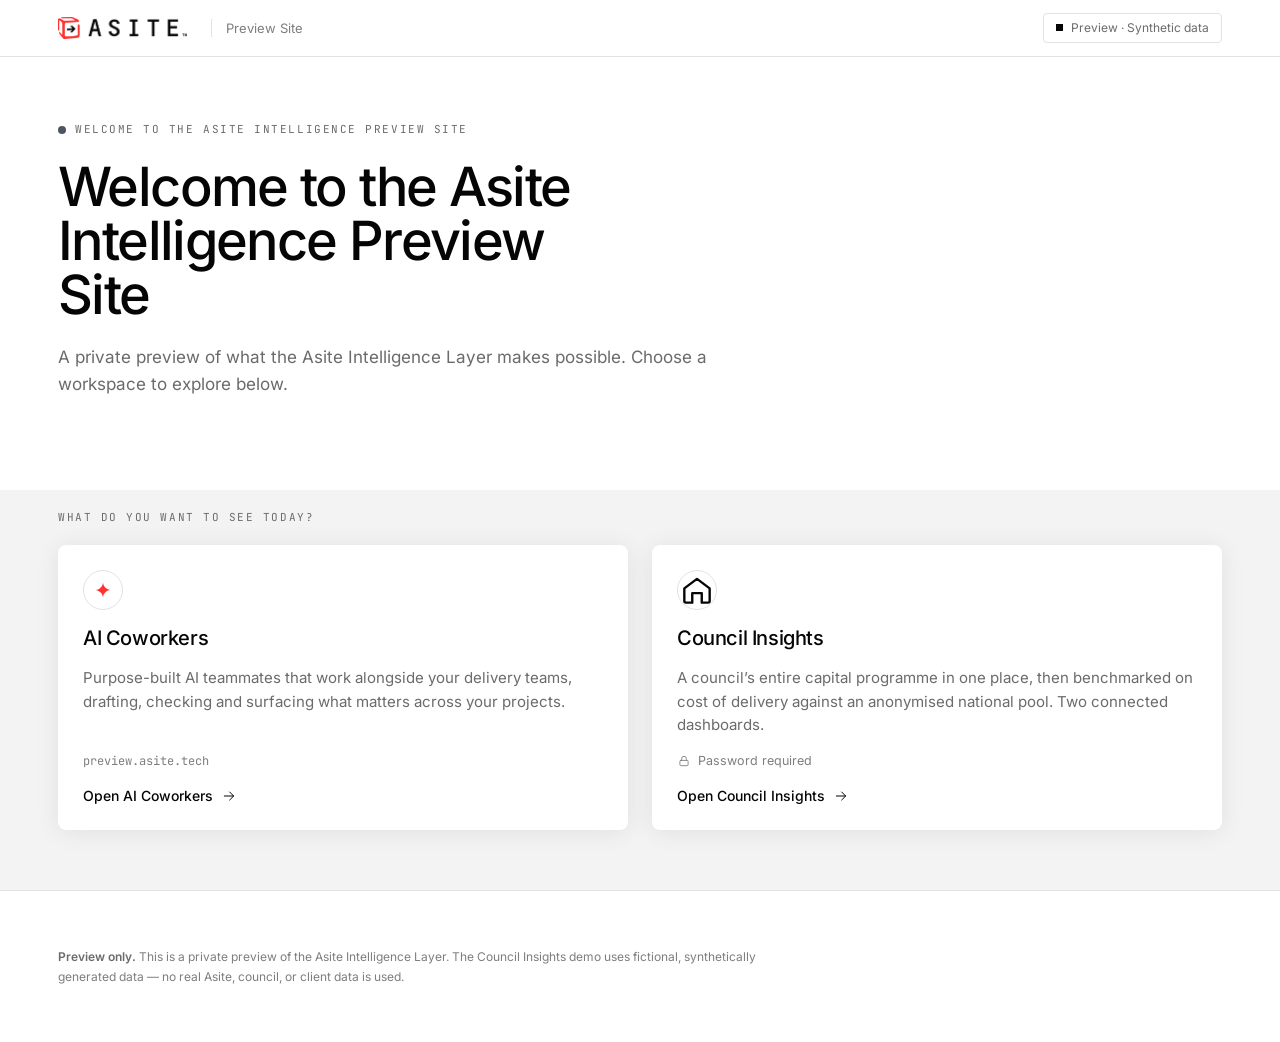
==== index.html @ bb7d08a1 "asite-tech in roma" ====
<!DOCTYPE html>
<html lang="en"><head>
<meta charset="utf-8"><meta name="viewport" content="width=device-width, initial-scale=1">
<title>Asite Intelligence · Preview Site</title>
<link rel="icon" href="favicon.ico" sizes="any">
<link rel="icon" type="image/png" sizes="32x32" href="assets/favicons/favicon-32x32.png">
<link rel="icon" type="image/png" sizes="16x16" href="assets/favicons/favicon-16x16.png">
<link rel="apple-touch-icon" href="assets/favicons/apple-touch-icon.png">
<link rel="manifest" href="assets/favicons/site.webmanifest">
<meta name="theme-color" content="#050505">
<link rel="stylesheet" href="assets/roma.css">
<link rel="stylesheet" href="assets/app.css">
</head><body>
<nav class="roma-nav"><div class="roma-nav__in">
  <div class="brandmark"><img src="assets/logos/asite-logo-primary.png" alt="Asite"><span class="nav-cap">Preview Site</span></div>
  <span class="romachip"><i></i>Preview · Synthetic data</span>
</div></nav>
<div class="band band--tight"><div class="roma-wrap">
  <span class="hero-eye"><span class="dot"></span><span class="eyebrow">Welcome to the Asite Intelligence preview site</span></span>
  <h1 class="display" style="max-width:16ch">Welcome to the Asite Intelligence Preview Site</h1>
  <p class="sec-sub" style="margin-top:22px;font-size:17px">A private preview of what the Asite Intelligence Layer makes possible. Choose a workspace to explore below.</p>
</div></div>
<div class="band band--tint band--tight" style="padding-top:20px"><div class="roma-wrap">
  <p class="eyebrow" style="margin-bottom:20px">What do you want to see today?</p>
  <div class="entrygrid">
    <article class="card entry">
      <div class="ai-orb"><svg class="aispark" viewBox="0 0 24 24" fill="currentColor"><path d="M12 2c.5 5.2 4.3 9 9.5 10-5.2.9-9 4.3-9.5 10-.5-5.2-4.3-9-9.5-10 5.2-.9 9-4.3 9.5-10Z"/></svg></div>
      <h2 class="subheading">AI Coworkers</h2>
      <p class="entry__body">Purpose-built AI teammates that work alongside your delivery teams, drafting, checking and surfacing what matters across your projects.</p>
      <span class="entry__url">preview.asite.tech</span>
      <a class="entry__cta" href="gate.html">Open AI Coworkers <svg viewBox="0 0 24 24" fill="none" stroke="currentColor" stroke-width="1.5" stroke-linecap="round" stroke-linejoin="round"><path d="M5 12h14M13 6l6 6-6 6"/></svg></a>
    </article>
    <article class="card entry">
      <div class="orb"><svg viewBox="0 0 24 24" fill="none" stroke="currentColor" stroke-width="1.5" stroke-linecap="round" stroke-linejoin="round"><path d="M4 11l8-6 8 6v8a1 1 0 0 1-1 1h-4v-6h-6v6H5a1 1 0 0 1-1-1z"/></svg></div>
      <h2 class="subheading">Council Insights</h2>
      <p class="entry__body">A council’s entire capital programme in one place, then benchmarked on cost of delivery against an anonymised national pool. Two connected dashboards.</p>
      <span class="lockrow"><svg viewBox="0 0 24 24" fill="none" stroke="currentColor" stroke-width="1.5" stroke-linecap="round" stroke-linejoin="round"><rect x="5" y="11" width="14" height="9" rx="1.5"/><path d="M8 11V8a4 4 0 0 1 8 0v3"/></svg>Password required</span>
      <a class="entry__cta" href="#" onclick="return false;">Open Council Insights <svg viewBox="0 0 24 24" fill="none" stroke="currentColor" stroke-width="1.5" stroke-linecap="round" stroke-linejoin="round"><path d="M5 12h14M13 6l6 6-6 6"/></svg></a>
    </article>
  </div>
</div></div>
<footer class="roma-foot"><div class="roma-wrap"><p class="footfine"><b>Preview only.</b> This is a private preview of the Asite Intelligence Layer. The Council Insights demo uses fictional, synthetically generated data — no real Asite, council, or client data is used.</p></div></footer>
</body></html>
---- assets/roma.css ----
/* ============================================================
   ASITE — ROMA · roma.css
   Standalone component stylesheet. Bundles tokens + fonts +
   component recipes so a team can drop this one file (plus the
   .woff2 fonts beside it) and build on-brand Roma surfaces.
   ------------------------------------------------------------
   Rules that never bend:
   · FULLY ACHROMATIC. There is no chromatic accent anywhere in
     the interface. Red survives in exactly two places: the Asite
     logo artwork, and error/alert communication (--error).
   · Depth from 1px hairlines + ONE shadow — never fills.
   · NO EDGE BARS (COMPULSORY). Never put a thick or coloured
     border on the edge of a card, panel, banner, row or callout.
     All structural borders are the 1px neutral --hairline; accent
     is carried by a mark/dot/tint, never a rail.
   · Hierarchy by VALUE (ink → ink-2 → ink-3) and weight (400→500).
   · Editorial corners: 4px interactive, 8px cards. No pills.
   · Secondary CTAs carry a FULL border — never a bottom stroke.
   · Inter for everything; JetBrains Mono for data/figures.
   ============================================================ */

@font-face { font-family:'Inter'; src:url('fonts/Inter-400.woff2') format('woff2'); font-weight:400; font-display:swap; }
@font-face { font-family:'Inter'; src:url('fonts/Inter-500.woff2') format('woff2'); font-weight:500; font-display:swap; }
@font-face { font-family:'Inter'; src:url('fonts/Inter-600.woff2') format('woff2'); font-weight:600; font-display:swap; }
@font-face { font-family:'JetBrains Mono'; src:url('fonts/JetBrainsMono-400.woff2') format('woff2'); font-weight:400; font-display:swap; }
@font-face { font-family:'JetBrains Mono'; src:url('fonts/JetBrainsMono-500.woff2') format('woff2'); font-weight:500; font-display:swap; }

:root{
  --ink:#050505; --ink-black:#000; --ink-nav:#151515; --ink-fine:#292929;
  --ink-2:#6b6b6b; --ink-3:#7e7e7e; --ink-mute:#929292; --ink-faint:#b3b3b3;
  --canvas:#fff; --tint:#f3f3f3; --hairline:#e2e2e2; --hairline-strong:#d4d4d4;
  /* fully achromatic — retired accent repointed to ink / neutral */
  --focus-ring:rgba(5,5,5,.16); --select-wash:rgba(5,5,5,.05);
  --signal:var(--ink); --signal-deep:#000; --signal-wash:var(--select-wash); --signal-line:var(--focus-ring);
  /* brand red lives only in the logo artwork */
  --brand-red:#FF3131;
  /* error — the only red allowed in the interface */
  --error:#E5241B; --error-wash:rgba(229,36,27,.10); --error-line:rgba(229,36,27,.32);
  --ok:#4B5563; --warn:#6b6b6b; --stop:#E5241B; --info:#6b6b6b; --idle:#b3b3b3;
  --font-sans:'Inter',ui-sans-serif,system-ui,-apple-system,'Helvetica Neue',Arial,sans-serif;
  --font-mono:'JetBrains Mono',ui-monospace,'SF Mono',Menlo,Consolas,monospace;
  --r-sharp:4px; --r-card:8px;
  --shadow-card:rgba(5,5,5,.08) 0 2px 24px 0;
  --page-max:1212px; --ease:cubic-bezier(.41,.66,.36,.86);
}

/* ---- reset ------------------------------------------------ */
*{box-sizing:border-box;margin:0;padding:0}
html{-webkit-font-smoothing:antialiased;text-rendering:optimizeLegibility}
body{background:var(--canvas);color:var(--ink);font-family:var(--font-sans);
  font-size:16px;line-height:1.4;font-weight:400}
a{color:inherit;text-decoration:none}
img,svg{display:block;max-width:100%}
::selection{background:#050505;color:#fff}

/* ---- type helpers ---------------------------------------- */
.display   {font-size:clamp(38px,5.4vw,54px);line-height:1;letter-spacing:-1.62px;font-weight:500}
.heading   {font-size:48px;line-height:1.05;letter-spacing:-1.44px;font-weight:500}
.heading-sm{font-size:32px;line-height:1.1;letter-spacing:-.74px;font-weight:500}
.subheading{font-size:20px;line-height:1.2;letter-spacing:-.4px;font-weight:500}
.body      {font-size:16px;line-height:1.4;font-weight:400}
.body-sm   {font-size:14px;line-height:1.4;font-weight:400}
.caption   {font-size:12px;line-height:1.4;color:var(--ink-3)}
.mono      {font-family:var(--font-mono);font-size:12.5px;line-height:1.5;letter-spacing:0}
.muted     {color:var(--ink-2)}
.eyebrow   {font-family:var(--font-mono);font-size:11px;letter-spacing:.14em;text-transform:uppercase;color:var(--ink-2)}

/* ---- layout ---------------------------------------------- */
.roma-wrap{max-width:var(--page-max);margin:0 auto;padding:0 24px}
.band{background:var(--canvas);padding:96px 0}
.band--tint{background:var(--tint)}
.band--tight{padding:60px 0}
.rule{height:1px;background:var(--hairline);border:0}

/* ---- navigation ------------------------------------------ */
.roma-nav{position:sticky;top:0;z-index:50;background:rgba(255,255,255,.86);
  backdrop-filter:saturate(1.4) blur(10px);border-bottom:1px solid var(--hairline)}
.roma-nav__in{max-width:var(--page-max);margin:0 auto;height:56px;padding:0 24px;
  display:flex;align-items:center;justify-content:space-between}
.roma-logo{display:flex;align-items:center;gap:9px;color:var(--ink)}
.roma-logo svg{height:20px;width:auto}
.roma-logo__word{font-weight:600;font-size:15px;letter-spacing:.16em}
.roma-nav__links{display:flex;gap:22px}
.roma-nav__links a{font-size:14px;color:var(--ink-nav);transition:color .2s var(--ease)}
.roma-nav__links a:hover{color:var(--ink)}
.roma-nav__act{display:flex;align-items:center;gap:14px}

/* ---- buttons --------------------------------------------- */
.btn{display:inline-flex;align-items:center;gap:8px;background:var(--ink-black);
  color:#fff;font-size:14px;font-weight:500;padding:10px 20px;border:0;
  border-radius:var(--r-sharp);cursor:pointer;transition:background .2s var(--ease),transform .2s var(--ease)}
.btn:hover{background:#1a1a1a}
.btn--lg{padding:13px 26px;font-size:16px}
/* secondary CTA — FULL border, never a bottom stroke */
.btn-ghost{display:inline-flex;align-items:center;gap:8px;background:none;
  color:var(--ink);font-size:14px;font-weight:500;padding:9px 18px;
  border:1px solid var(--hairline-strong);border-radius:var(--r-sharp);
  cursor:pointer;transition:border-color .2s var(--ease),background .2s var(--ease)}
.btn-ghost:hover{border-color:var(--ink)}
/* plain text link (for tertiary nav actions that shouldn't be a button) */
.btn-link{background:none;border:0;color:var(--ink-2);font-size:14px;padding:9px 0;cursor:pointer;transition:color .2s var(--ease)}
.btn-link:hover{color:var(--ink)}
.btn-outline{display:inline-flex;align-items:center;gap:8px;background:none;
  border:1px solid var(--hairline-strong);color:var(--ink);font-size:14px;font-weight:500;
  padding:9px 18px;border-radius:var(--r-sharp);cursor:pointer;transition:border-color .2s var(--ease)}
.btn-outline:hover{border-color:var(--ink)}
.btn-muted{background:none;border:1px solid rgba(0,0,0,.28);color:rgba(0,0,0,.4);
  font-size:14px;padding:9px 18px;border-radius:var(--r-sharp);cursor:not-allowed}

/* ---- tab row --------------------------------------------- */
.tabrow{display:flex;gap:8px;overflow-x:auto;border-bottom:1px solid var(--hairline)}
.tab{font-size:14px;font-weight:400;color:rgba(0,0,0,.4);padding:10px 2px;
  border:0;background:none;border-bottom:1px solid transparent;margin-bottom:-1px;
  cursor:pointer;white-space:nowrap;transition:color .2s var(--ease),border-color .2s var(--ease)}
.tab:hover{color:var(--ink-2)}
.tab[aria-selected="true"],.tab.is-active{color:var(--ink);border-bottom-color:var(--ink)}

/* ---- cards ----------------------------------------------- */
.card{background:var(--canvas);border-radius:var(--r-card);border:1px solid var(--hairline);padding:24px}
.band--tint .card{border-color:transparent;box-shadow:var(--shadow-card)}
.card__title{font-size:16px;font-weight:500;letter-spacing:-.2px}
.card__meta{font-size:12px;color:var(--ink-3);margin-top:2px}

/* ---- frames (images / previews) -------------------------- */
.frame{border:1px solid var(--hairline);border-radius:var(--r-card);padding:3px;background:var(--canvas)}
.frame img{border-radius:6px}

/* ---- inputs ---------------------------------------------- */
.input{width:100%;font-family:var(--font-sans);font-size:14px;color:var(--ink);
  background:var(--canvas);border:1px solid var(--hairline);border-radius:var(--r-sharp);
  padding:10px 12px;transition:border-color .2s var(--ease)}
.input::placeholder{color:var(--ink-mute)}
.input:focus{outline:0;border-color:var(--ink)}

/* ---- tags / chips ---------------------------------------- */
.tag{display:inline-flex;align-items:center;gap:6px;font-size:12px;color:var(--ink-2);
  border:1px solid var(--hairline);border-radius:var(--r-sharp);padding:3px 8px}
.chip{display:inline-flex;align-items:center;gap:6px;font-family:var(--font-mono);
  font-size:11.5px;color:var(--ink-2);border:1px solid var(--hairline);
  border-radius:var(--r-sharp);padding:4px 8px;background:var(--canvas)}

/* ---- status (dot + text, never a filled pill) ------------ */
.status{display:inline-flex;align-items:center;gap:8px;font-size:13px;color:var(--ink)}
.status::before{content:"";width:8px;height:8px;border-radius:50%;background:var(--idle);flex:0 0 auto}
.status--ok::before{background:var(--ok)} .status--warn::before{background:var(--warn)}
.status--stop::before{background:var(--stop)} .status--info::before{background:var(--info)}

/* ---- trust logo bar -------------------------------------- */
.logobar{display:flex;flex-wrap:wrap;align-items:center;gap:40px;justify-content:center}
.logobar img,.logobar span{height:20px;opacity:.7;filter:grayscale(1)}
.logobar span{font-size:14px;color:var(--ink-2);display:inline-flex;align-items:center}

/* ---- testimonial ----------------------------------------- */
.testimonial{background:var(--canvas);border-radius:var(--r-card);box-shadow:var(--shadow-card);padding:26px}
.testimonial p{font-size:16px;line-height:1.5;color:var(--ink)}
.testimonial figcaption{display:flex;align-items:center;gap:10px;margin-top:18px}
.testimonial img{width:32px;height:32px;border-radius:50%}
.testimonial .name{font-size:14px;font-weight:500}
.testimonial .role{font-size:12px;color:var(--ink-3)}

/* ---- stat ------------------------------------------------ */
.stat{display:flex;flex-direction:column;gap:4px}
.stat__n{font-size:48px;line-height:1;letter-spacing:-1.4px;font-weight:500}
.stat__l{font-size:13px;color:var(--ink-2)}

/* ---- footer ---------------------------------------------- */
.roma-foot{background:var(--canvas);border-top:1px solid var(--hairline);padding:56px 0}
.roma-foot a{color:var(--ink-2);font-size:14px}
.roma-foot a:hover{color:var(--ink)}
.roma-foot .fine{color:var(--ink-fine);font-size:12px}

/* ============================================================
   PRODUCT FRAME — .roma-product
   Achromatic like everything else. A browser-chrome top bar
   frames the surface as content. The primary product action is
   filled ink; the live element is an INK dot that pulses.
   ============================================================ */
.roma-product{border:1px solid var(--hairline);border-radius:var(--r-card);
  overflow:hidden;background:var(--canvas);box-shadow:var(--shadow-card)}
.roma-product__bar{display:flex;align-items:center;gap:8px;height:36px;padding:0 12px;
  background:var(--tint);border-bottom:1px solid var(--hairline)}
.roma-product__bar i{width:9px;height:9px;border-radius:50%;background:var(--hairline-strong);display:block}
.roma-product__bar .u{margin-left:8px;font-family:var(--font-mono);font-size:11px;color:var(--ink-3)}
.roma-product__body{padding:20px}
.roma-product .accent{color:var(--ink)}
.roma-product .accent-bg{background:var(--ink);color:#fff}
.roma-product .accent-line{border-color:var(--hairline-strong)}
.roma-product .accent-wash{background:var(--select-wash)}
.roma-product .p-focus{outline:0;box-shadow:0 0 0 3px var(--focus-ring);border-color:var(--ink)}
.roma-product .p-btn{background:var(--ink-black);color:#fff;font-size:13px;font-weight:500;
  border:0;border-radius:6px;padding:8px 14px;cursor:pointer;transition:background .2s var(--ease)}
.roma-product .p-btn:hover{background:#1a1a1a}
.roma-product .p-status{display:inline-flex;align-items:center;gap:7px;font-size:12.5px;color:var(--ink)}
.roma-product .p-status::before{content:"";width:8px;height:8px;border-radius:50%;background:var(--idle)}
.roma-product .p-live::before{background:var(--ink);animation:roma-pulse 1.4s var(--ease) infinite}

/* ============================================================
   ASITE INTELLIGENCE — achromatic register
   No AI purple, no robots, no gradients. Intelligence is a
   4-point spark (setting-out cross → star), rendered in INK.
   The live agent is a filled-ink spark that pulses; errors use
   --error. Nothing here is coloured.
   ============================================================ */
.spark{width:16px;height:16px;color:var(--ink);flex:0 0 auto}
.spark--live{color:var(--ink)}
.spark--live-pulse{color:var(--ink);animation:roma-pulse 1.4s var(--ease) infinite}
.orb{width:40px;height:40px;border-radius:50%;border:1px solid var(--hairline);
  display:grid;place-items:center;background:var(--canvas)}
.orb .spark{width:18px;height:18px}
.runcard{border:1px solid var(--hairline);border-radius:var(--r-card);background:var(--canvas);padding:16px}
.runcard__tele{font-family:var(--font-mono);font-size:11.5px;color:var(--ink-3);
  display:flex;gap:14px;flex-wrap:wrap}
.reasoning{font-size:13px;color:var(--ink-3);line-height:1.5}
.toolcall{font-family:var(--font-mono);font-size:11.5px;color:var(--ink-2);
  background:var(--tint);border-radius:var(--r-sharp);padding:8px 10px}
.cite{font-family:var(--font-mono);font-size:11px;color:var(--ink-2);
  border-bottom:1px dotted var(--ink-mute);cursor:pointer}
.skeleton{background:linear-gradient(90deg,var(--tint) 25%,#ececec 37%,var(--tint) 63%);
  background-size:400% 100%;animation:roma-shimmer 1.4s ease infinite;border-radius:var(--r-sharp);height:12px}

@keyframes roma-pulse{0%,100%{opacity:1}50%{opacity:.35}}
@keyframes roma-shimmer{0%{background-position:100% 0}100%{background-position:0 0}}
@media (prefers-reduced-motion:reduce){*{animation:none!important;transition:none!important}}

/* ============================================================
   SPEC-PAGE PATTERNS — shared by the Visual Language / Product /
   Intelligence reference pages. Editorial, achromatic.
   ============================================================ */
/* floating on-page section nav */
.fnav{position:fixed;top:50%;right:18px;transform:translateY(-50%);z-index:60;
  display:flex;flex-direction:column;gap:1px;padding:10px 8px;max-height:82vh;overflow:auto;
  background:rgba(255,255,255,.9);backdrop-filter:blur(14px);
  border:1px solid var(--hairline);border-radius:var(--r-card);box-shadow:var(--shadow-card)}
.fnav .fcap{font-family:var(--font-mono);font-size:10px;letter-spacing:.14em;text-transform:uppercase;color:var(--ink-3);padding:2px 9px 8px}
.fnav a{display:flex;align-items:center;gap:8px;font-size:11.5px;color:var(--ink-2);
  padding:5px 9px;border-radius:var(--r-sharp);white-space:nowrap;transition:color .2s var(--ease),background .2s var(--ease)}
.fnav a::before{content:"";width:3px;height:3px;border-radius:50%;background:var(--ink-faint);flex:none}
.fnav a:hover{color:var(--ink);background:var(--tint)}
.fnav a.on{color:var(--ink);background:var(--tint)}
.fnav a.on::before{background:var(--ink)}
@media(max-width:1320px){.fnav{display:none}}

/* section index number (mono) */
.idx{font-family:var(--font-mono);font-size:12px;letter-spacing:.04em;color:var(--ink-2);margin-bottom:10px}
.sec-sub{max-width:62ch;color:var(--ink-2);line-height:1.6;margin-bottom:32px}

/* hero meta row */
.hero-meta{margin-top:44px;display:flex;gap:44px;flex-wrap:wrap}
.hero-meta div{font-size:13px;color:var(--ink-2)}
.hero-meta b{display:block;font-size:11px;font-family:var(--font-mono);letter-spacing:.1em;text-transform:uppercase;color:var(--ink-3);margin-bottom:6px;font-weight:400}

/* sharp chip (Roma never uses pills) */
.romachip{display:inline-flex;align-items:center;gap:8px;font-size:12px;color:var(--ink-2);
  background:var(--canvas);border:1px solid var(--hairline);border-radius:var(--r-sharp);padding:6px 12px}
.romachip i{width:7px;height:7px;background:var(--ink);display:block}

/* type specimen rows */
.trow{display:grid;grid-template-columns:220px 1fr;gap:24px;padding:20px 0;border-top:1px solid var(--hairline);align-items:baseline}
.trow .meta{font-family:var(--font-mono);font-size:11px;color:var(--ink-3);text-transform:uppercase;letter-spacing:.06em}
.trow .sample{color:var(--ink)}

/* icon grid */
.icongrid{display:grid;grid-template-columns:repeat(6,1fr);gap:12px}
.icell{border:1px solid var(--hairline);border-radius:var(--r-sharp);padding:16px;display:flex;flex-direction:column;align-items:center;gap:12px}
.icell svg{width:22px;height:22px;stroke:var(--ink-2);fill:none;stroke-width:1.5;stroke-linecap:round;stroke-linejoin:round}
.icell:hover svg{stroke:var(--ink)}
.icell span{font-size:11px;color:var(--ink-3)}
@media(max-width:760px){.icongrid{grid-template-columns:repeat(3,1fr)}}

/* motif / mode cards */
.mgrid{display:grid;grid-template-columns:repeat(4,1fr);gap:16px}
.mcard{border:1px solid var(--hairline);border-radius:var(--r-card);overflow:hidden}
.mstage{height:132px;background:var(--tint);display:grid;place-items:center;border-bottom:1px solid var(--hairline)}
.mcard .mt{padding:16px}
.mcard .mt b{font-size:13px;font-weight:500;display:block}
.mcard .mt p{font-size:12px;color:var(--ink-3);margin-top:5px;line-height:1.55}
@media(max-width:900px){.mgrid{grid-template-columns:1fr 1fr}}

/* colour ramp */
.ramp{display:grid;grid-template-columns:repeat(4,1fr);gap:12px}
.ramp .cell{border:1px solid var(--hairline);border-radius:var(--r-card);height:120px;padding:14px;display:flex;flex-direction:column;justify-content:flex-end}
.ramp .nm{font-size:13px;font-weight:500}
.ramp .hx{font-family:var(--font-mono);font-size:11px;color:var(--ink-3)}

/* spec section on the language page */
.spec{padding:80px 0;border-top:1px solid var(--hairline);scroll-margin-top:76px}
.spec h2{font-size:32px;line-height:1.1;letter-spacing:-.74px;font-weight:500;margin-bottom:6px}

/* ============================================================
   ASITE INTELLIGENCE — THE ACCENT LAYER (Neo Red)
   The interface is achromatic; the Intelligence layer is the ONE
   sanctioned exception that carries Neo Red (--ai). The mark is
   Roma's curved four-point SPARK — the setting-out cross softened
   to a star (path: the .aispark below). Scope --ai to .ai-* only.

   ‼ NO EDGE BARS (COMPULSORY). Never put a thick or coloured
   border on the edge of a card, panel, banner, row or callout.
   Presence is carried by the SPARK, a dot, a tinted header or a
   small chip — never a 2px rail. All structural borders are the
   1px neutral --hairline.
   ============================================================ */
:root{
  --ai:#FF3131;            /* Neo Red — the Intelligence accent */
  --ai-press:#E11D1D;
  --ai-wash:rgba(255,49,49,.08);
  --ai-line:rgba(255,49,49,.34);
}
/* the mark — Roma's curved spark, coloured Neo Red.
   Use inline: <svg class="aispark" viewBox="0 0 24 24" fill="currentColor"><path d="M12 2c.5 5.2 4.3 9 9.5 10-5.2.9-9 4.3-9.5 10-.5-5.2-4.3-9-9.5-10 5.2-.9 9-4.3 9.5-10Z"/></svg>
   Outline (quiet label): add fill="none" stroke="currentColor" stroke-width="1.4". */
.aispark{color:var(--ai);width:16px;height:16px;flex:none}
.ai-orb{width:40px;height:40px;border-radius:50%;border:1px solid var(--hairline);display:grid;place-items:center;background:var(--canvas)}
.ai-orb .aispark{width:18px;height:18px}

/* the Intelligence blob — trigger pill + open panel (no edge bar) */
.blob-pill{display:inline-flex;align-items:center;gap:9px;font:500 12.5px/1 var(--font-sans);color:var(--ink);
  background:var(--canvas);box-shadow:var(--shadow-card);border-radius:999px;padding:10px 15px;white-space:nowrap;cursor:pointer}
.blob-pill .kbd{font-family:var(--font-mono);font-size:11px;color:var(--ink-3);border:1px solid var(--hairline);border-radius:4px;padding:1px 5px}
.ipanel{width:340px;max-width:100%;background:var(--canvas);box-shadow:var(--shadow-card);border:1px solid var(--hairline);border-radius:var(--r-card);overflow:hidden;text-align:left}
.ipanel .ihd{display:flex;align-items:center;gap:9px;padding:12px 15px;border-bottom:1px solid var(--hairline);background:var(--ai-wash)}
.ipanel .ihd .l{font-family:var(--font-mono);font-size:10px;letter-spacing:.1em;text-transform:uppercase;color:var(--ai)}
.ipanel .ihd .reg{margin-left:auto;font-family:var(--font-mono);font-size:9px;letter-spacing:.08em;color:var(--ink-3)}
.ipanel .ibd{padding:15px;display:flex;flex-direction:column;gap:12px}
.ipanel .iq{align-self:flex-end;max-width:84%;background:var(--tint);border-radius:var(--r-sharp);padding:8px 12px;font-size:12.5px;line-height:1.5}
.ipanel .ia{font-size:13px;line-height:1.55;color:var(--ink)}
.ipanel .ia b{font-weight:600}.ipanel .ia .m{font-family:var(--font-mono);font-size:11.5px;color:var(--ai)}
.ipanel .icta{background:var(--ai);color:#fff;font:500 11px/1 var(--font-mono);letter-spacing:.04em;border:0;border-radius:var(--r-sharp);padding:9px 13px;align-self:flex-start;cursor:pointer}
.ipanel .icta:hover{background:var(--ai-press)}
.ipanel .iin{display:flex;align-items:center;gap:8px;padding:11px 15px;border-top:1px solid var(--hairline);font-size:12px;color:var(--ink-3)}
.ipanel .iin .kbd{margin-left:auto;font-family:var(--font-mono);font-size:11px;border:1px solid var(--hairline);border-radius:4px;padding:1px 5px}

/* the insight line — NO background, NO left bar. Just spark + text. */
.insight{display:flex;align-items:flex-start;gap:9px;background:none}
.insight .itxt{font-size:12.5px;line-height:1.55;color:var(--ink)}
.insight .itxt .m{font-family:var(--font-mono);font-size:11px;color:var(--ai)}
.insight .ilink{font:500 11px/1 var(--font-mono);letter-spacing:.04em;color:var(--ai);white-space:nowrap}

/* the Coworker CTA (accent button with the spark) + inline trigger */
.agent-cta{display:inline-flex;align-items:center;gap:8px;font:500 12px/1 var(--font-sans);color:#fff;background:var(--ai);
  border:0;border-radius:var(--r-sharp);padding:10px 14px;cursor:pointer}
.agent-cta:hover{background:var(--ai-press)}
.agent-ib{display:inline-flex;align-items:center;justify-content:center;width:28px;height:28px;flex:none;background:var(--ai);border-radius:var(--r-sharp);cursor:pointer}
.agent-ib:hover{background:var(--ai-press)}
.ai-chat{width:340px;max-width:100%;background:var(--canvas);box-shadow:var(--shadow-card);border:1px solid var(--hairline);border-radius:var(--r-card);overflow:hidden}
.ai-chat .ahd{display:flex;align-items:center;gap:9px;padding:12px 15px;border-bottom:1px solid var(--hairline)}
.ai-chat .ahd b{font-size:13px;font-weight:600}
.ai-chat .abd{padding:15px;display:flex;flex-direction:column;gap:10px}
.ai-chat .ainstr{align-self:flex-end;max-width:84%;background:var(--tint);border-radius:var(--r-sharp);padding:8px 12px;font-size:12.5px;line-height:1.5}
.ai-chat .aft{padding:12px 15px;border-top:1px solid var(--hairline);display:flex;gap:8px;background:var(--tint)}
.ai-step{display:flex;align-items:center;gap:10px;font-size:12px;color:var(--ink);padding:7px 0;border-top:1px solid var(--hairline)}
.ai-step .sq{width:8px;height:8px;border-radius:50%;flex:none;background:var(--idle)}
.ai-step .sref{margin-left:auto;font-family:var(--font-mono);font-size:10px;color:var(--ink-3)}
.ai-step.done .sq{background:var(--ok)}
.ai-step.run .sq{background:var(--ai);animation:roma-pulse 1.4s var(--ease) infinite}
.coworker-card{background:var(--canvas);box-shadow:var(--shadow-card);border:1px solid var(--hairline);border-radius:var(--r-card);padding:18px;display:flex;flex-direction:column;gap:12px}

/* ---- DIFFERENTIATED INTELLIGENCE COMPONENTS -------------- */
/* 1 · natural-language query bar */
.ai-query{display:flex;align-items:center;gap:10px;border:1px solid var(--hairline);border-radius:var(--r-sharp);padding:11px 14px;background:var(--canvas)}
.ai-query input{flex:1;border:0;outline:0;font:400 14px/1 var(--font-sans);color:var(--ink);background:none}
.ai-query input::placeholder{color:var(--ink-mute)}
.ai-query .kbd{font-family:var(--font-mono);font-size:11px;color:var(--ink-3);border:1px solid var(--hairline);border-radius:4px;padding:2px 6px}
/* 2 · smart-fill suggestion (ghost text + accept) */
.ai-suggest{border:1px solid var(--hairline);border-radius:var(--r-sharp);padding:10px 12px;display:flex;align-items:center;gap:10px;background:var(--canvas)}
.ai-suggest .val{font-size:13px;color:var(--ink)}
.ai-suggest .ghost{font-size:13px;color:var(--ai);font-style:italic}
.ai-suggest .tab{margin-left:auto;font-family:var(--font-mono);font-size:10px;color:var(--ink-3);border:1px solid var(--hairline);border-radius:4px;padding:1px 6px;text-transform:none;letter-spacing:0}
/* 3 · source / citation chip */
.ai-cite{display:inline-flex;align-items:center;gap:6px;font-family:var(--font-mono);font-size:11px;color:var(--ai);
  background:var(--ai-wash);border-radius:var(--r-sharp);padding:3px 8px}
.ai-cite .aispark{width:11px;height:11px}
/* 4 · confidence gauge */
.ai-gauge{display:inline-flex;align-items:center;gap:8px;font-family:var(--font-mono);font-size:11px;color:var(--ink-2)}
.ai-gauge .bar{width:64px;height:5px;background:var(--tint);border-radius:3px;overflow:hidden}
.ai-gauge .bar i{display:block;height:100%;background:var(--ai)}
/* 5 · reconcile rows (matched / mismatch / missing) */
.ai-reconcile{display:flex;flex-direction:column}
.ai-reconcile .rr{display:flex;align-items:center;gap:10px;padding:8px 0;border-top:1px solid var(--hairline);font-size:12.5px}
.ai-reconcile .rr:first-child{border-top:0}
.ai-reconcile .rr .lab{color:var(--ink-2)}
.ai-reconcile .rr .res{margin-left:auto;font-weight:500;font-size:12px}
.ai-reconcile .m-ok{color:var(--ink-3)}.ai-reconcile .m-bad{color:var(--ai)}.ai-reconcile .m-none{color:var(--ink-2)}
/* 6 · "drafted by Asite Intelligence" attribution badge */
.ai-badge{display:inline-flex;align-items:center;gap:6px;font-family:var(--font-mono);font-size:10px;letter-spacing:.04em;text-transform:uppercase;color:var(--ai)}
.ai-badge .aispark{width:12px;height:12px}
/* 7 · proactive nudge (spark + text, hairline card, no bar) */
.ai-nudge{display:flex;align-items:flex-start;gap:10px;border:1px solid var(--hairline);border-radius:var(--r-card);box-shadow:var(--shadow-card);padding:12px 14px;background:var(--canvas);max-width:360px}
.ai-nudge .nx{margin-left:auto;color:var(--ink-3);cursor:pointer;font-size:14px;line-height:1}
.ai-nudge .ntxt{font-size:12.5px;line-height:1.5;color:var(--ink)}
/* 8 · inline explain chip */
.ai-explain{display:inline-flex;align-items:center;gap:6px;font-size:11px;color:var(--ai);background:var(--ai-wash);border-radius:999px;padding:3px 9px;cursor:pointer}
.ai-explain .aispark{width:11px;height:11px}
/* row-level risk flag */
.ai-flag{display:inline-flex;align-items:center;gap:6px;font-size:11.5px;color:var(--ai)}
.ai-flag .aispark{width:12px;height:12px}

/* ============================================================
   EXPANDED COMPONENT SET — all achromatic; red only for errors.
   ============================================================ */

/* segmented control / pill-less tabs */
.segment{display:inline-flex;border:1px solid var(--hairline);border-radius:var(--r-sharp);overflow:hidden}
.segment button{background:none;border:0;border-right:1px solid var(--hairline);font:500 13px/1 var(--font-sans);
  color:var(--ink-2);padding:8px 14px;cursor:pointer;transition:background .2s var(--ease),color .2s var(--ease)}
.segment button:last-child{border-right:0}
.segment button.on{background:var(--ink);color:#fff}
.segment button:not(.on):hover{background:var(--tint);color:var(--ink)}

/* breadcrumbs */
.crumbs{display:flex;align-items:center;gap:8px;font-size:13px;color:var(--ink-2)}
.crumbs a:hover{color:var(--ink)}
.crumbs .sep{color:var(--ink-faint)}
.crumbs b{color:var(--ink);font-weight:500}

/* pagination */
.pager{display:inline-flex;border:1px solid var(--hairline);border-radius:var(--r-sharp);overflow:hidden}
.pager button{background:none;border:0;border-right:1px solid var(--hairline);min-width:34px;height:34px;
  font:500 13px/1 var(--font-mono);color:var(--ink-2);cursor:pointer;transition:background .2s var(--ease)}
.pager button:last-child{border-right:0}
.pager button.on{background:var(--ink);color:#fff}
.pager button:not(.on):hover{background:var(--tint);color:var(--ink)}

/* badge / count */
.badge{display:inline-flex;align-items:center;justify-content:center;min-width:18px;height:18px;padding:0 5px;
  font:500 11px/1 var(--font-mono);color:#fff;background:var(--ink);border-radius:9px}
.badge--quiet{background:var(--tint);color:var(--ink-2)}
.badge--error{background:var(--error);color:#fff}

/* avatars */
.avatar{width:28px;height:28px;border-radius:50%;background:var(--tint);border:1px solid var(--hairline);
  display:grid;place-items:center;font:500 11px/1 var(--font-mono);color:var(--ink-2);flex:none}
.avatar-stack{display:flex}
.avatar-stack .avatar{margin-left:-8px;box-shadow:0 0 0 2px var(--canvas)}
.avatar-stack .avatar:first-child{margin-left:0}

/* tooltip */
.tip{position:relative;display:inline-flex}
.tip__b{position:absolute;bottom:calc(100% + 8px);left:50%;transform:translateX(-50%);
  background:var(--ink);color:#fff;font-size:11.5px;padding:5px 9px;border-radius:var(--r-sharp);white-space:nowrap;
  opacity:0;pointer-events:none;transition:opacity .2s var(--ease)}
.tip:hover .tip__b{opacity:1}

/* toast / alert */
.toast{display:flex;align-items:flex-start;gap:10px;background:var(--canvas);border:1px solid var(--hairline);
  border-radius:var(--r-card);box-shadow:var(--shadow-card);padding:12px 14px;max-width:380px}
.toast svg{width:18px;height:18px;flex:none;stroke:var(--ink);fill:none;stroke-width:1.6;margin-top:1px}
.toast .t-title{font-size:13.5px;font-weight:500}
.toast .t-body{font-size:12.5px;color:var(--ink-2);line-height:1.45;margin-top:2px}
.toast--error{border-color:var(--error-line)}
.toast--error svg{stroke:var(--error)}
.toast--error .t-title{color:var(--error)}

/* inline banner */
.banner{display:flex;align-items:center;gap:10px;border:1px solid var(--hairline);border-radius:var(--r-card);
  padding:12px 16px;font-size:13.5px;color:var(--ink)}
.banner--error{border-color:var(--error-line);background:var(--error-wash);color:var(--error)}
.banner svg{width:17px;height:17px;flex:none;stroke:currentColor;fill:none;stroke-width:1.6}

/* progress — linear + steps */
.progress{height:6px;background:var(--hairline);border-radius:3px;overflow:hidden}
.progress i{display:block;height:100%;background:var(--ink)}
.steps{display:flex;align-items:center;gap:0}
.steps .s{display:flex;align-items:center;gap:8px;font-size:12.5px;color:var(--ink-3)}
.steps .s .n{width:22px;height:22px;border-radius:50%;border:1px solid var(--hairline);display:grid;place-items:center;
  font:500 11px/1 var(--font-mono);color:var(--ink-3)}
.steps .s.done .n{background:var(--ink);color:#fff;border-color:var(--ink)}
.steps .s.now .n{border-color:var(--ink);color:var(--ink)}
.steps .bar{width:34px;height:1px;background:var(--hairline);margin:0 10px}

/* accordion */
.acc{border:1px solid var(--hairline);border-radius:var(--r-card);overflow:hidden}
.acc__i{border-top:1px solid var(--hairline)}
.acc__i:first-child{border-top:0}
.acc__h{display:flex;align-items:center;justify-content:space-between;padding:14px 16px;font-size:14px;font-weight:500;cursor:pointer}
.acc__h svg{width:15px;height:15px;stroke:var(--ink-3);fill:none;stroke-width:1.6;transition:transform .2s var(--ease)}
.acc__i[open] .acc__h svg{transform:rotate(90deg)}
.acc__b{padding:0 16px 16px;font-size:13.5px;color:var(--ink-2);line-height:1.55}

/* checkbox / radio */
.check{width:17px;height:17px;border:1px solid var(--hairline-strong);border-radius:4px;display:inline-grid;place-items:center;flex:none}
.check.on{background:var(--ink);border-color:var(--ink)}
.check.on::after{content:"";width:9px;height:5px;border-left:1.6px solid #fff;border-bottom:1.6px solid #fff;transform:rotate(-45deg);margin-top:-2px}
.radio{width:17px;height:17px;border:1px solid var(--hairline-strong);border-radius:50%;display:inline-grid;place-items:center;flex:none}
.radio.on::after{content:"";width:8px;height:8px;border-radius:50%;background:var(--ink)}

/* empty state */
.empty{border:1px dashed var(--hairline-strong);border-radius:var(--r-card);padding:44px;text-align:center}
.empty svg{width:26px;height:26px;stroke:var(--ink-faint);fill:none;stroke-width:1.4;margin:0 auto 12px}
.empty b{font-size:15px;font-weight:500;display:block;margin-bottom:6px}
.empty p{font-size:13px;color:var(--ink-3);max-width:44ch;margin:0 auto 16px}

/* key-value list */
.kv{display:grid;grid-template-columns:auto 1fr;gap:10px 20px;font-size:13.5px}
.kv dt{color:var(--ink-3);font-family:var(--font-mono);font-size:11.5px;text-transform:uppercase;letter-spacing:.05em;padding-top:2px}
.kv dd{color:var(--ink)}

/* dropdown / menu (shared) */
.menu{border:1px solid var(--hairline);border-radius:var(--r-card);box-shadow:var(--shadow-card);padding:6px;background:var(--canvas);min-width:220px}
.menu .mi{display:flex;align-items:center;gap:10px;padding:8px 10px;border-radius:var(--r-sharp);font-size:13.5px;color:var(--ink);cursor:pointer}
.menu .mi svg{width:15px;height:15px;stroke:var(--ink-2);fill:none;stroke-width:1.6}
.menu .mi:hover{background:var(--tint)}
.menu .mi .k{margin-left:auto;font-family:var(--font-mono);font-size:11px;color:var(--ink-3)}
.menu .mi--danger{color:var(--error)}
.menu .mi--danger svg{stroke:var(--error)}
.menu .msep{height:1px;background:var(--hairline);margin:6px 4px}
.menu .mcap{font-family:var(--font-mono);font-size:10px;letter-spacing:.1em;text-transform:uppercase;color:var(--ink-3);padding:6px 10px 4px}

/* data table (fuller) — selectable, expandable, cell types */
.dtbl{width:100%;border-collapse:collapse;font-size:13.5px}
.dtbl th{text-align:left;font-family:var(--font-mono);font-size:10px;letter-spacing:.07em;text-transform:uppercase;
  color:var(--ink-3);font-weight:400;padding:8px 12px;border-bottom:1px solid var(--hairline)}
.dtbl td{padding:11px 12px;border-bottom:1px solid var(--hairline);color:var(--ink)}
.dtbl tr:hover td{background:var(--tint)}
.dtbl tr.sel td{background:var(--select-wash)}
.dtbl .num{text-align:right;font-family:var(--font-mono);font-variant-numeric:tabular-nums}
.dtbl .rf{font-family:var(--font-mono);font-size:12px;color:var(--ink-2)}
.dtbl .cell-prog{display:flex;align-items:center;gap:8px}
.dtbl .cell-prog .progress{width:70px}
.dtbl .grp td{background:var(--tint);font-family:var(--font-mono);font-size:10px;letter-spacing:.08em;text-transform:uppercase;color:var(--ink-3)}
.dtbl .expand{cursor:pointer;color:var(--ink-3)}
.dtbl .subrow td{background:var(--tint);font-size:12.5px;color:var(--ink-2)}

/* ---- utilities ------------------------------------------- */
.grid{display:grid;gap:24px}
.grid-2{grid-template-columns:repeat(2,1fr)}
.grid-3{grid-template-columns:repeat(3,1fr)}
.grid-4{grid-template-columns:repeat(4,1fr)}
.split{display:grid;grid-template-columns:1fr 1fr;gap:48px;align-items:center}
.stack-sm{display:flex;flex-direction:column;gap:8px}
.stack{display:flex;flex-direction:column;gap:16px}
.row{display:flex;align-items:center;gap:12px}
@media(max-width:900px){.split,.grid-2,.grid-3,.grid-4{grid-template-columns:1fr}
  .roma-nav__links{display:none}}
---- assets/app.css ----
/* Roma showcase — layout on top of roma.css (tokens/components) */
.screen{min-height:100vh}
.nav-cap{font-size:13px;color:var(--ink-3);padding-left:14px;margin-left:14px;border-left:1px solid var(--hairline)}
.brandmark{display:flex;align-items:center;gap:10px}
.brandmark img{height:22px;width:auto}
.iconbtn{width:34px;height:34px;display:grid;place-items:center;border:1px solid var(--hairline);border-radius:var(--r-sharp);color:var(--ink-2);cursor:pointer;background:var(--canvas)}
.iconbtn:hover{border-color:var(--ink);color:var(--ink)}.iconbtn svg{width:17px;height:17px}
.navavatar{width:32px;height:32px;border-radius:50%;background:var(--ink);color:#fff;display:grid;place-items:center;font:500 12px/1 var(--font-mono)}
.hero-eye{display:inline-flex;align-items:center;gap:9px;margin-bottom:22px}
.hero-eye .dot{width:8px;height:8px;border-radius:50%;background:var(--ok)}
.entrygrid{display:grid;grid-template-columns:1fr 1fr;gap:24px;margin-top:8px}
.entry{display:flex;flex-direction:column;gap:16px;min-height:260px}
.entry__body{color:var(--ink-2);line-height:1.55;font-size:15px;flex:1}
.entry__url{font-family:var(--font-mono);font-size:12px;color:var(--ink-3)}
.entry__cta{display:inline-flex;align-items:center;gap:8px;font-weight:500;font-size:14px;color:var(--ink);cursor:pointer;width:max-content}
.entry__cta svg{width:16px;height:16px}.entry__cta:hover{gap:11px}
.lockrow{display:inline-flex;align-items:center;gap:7px;font-size:12.5px;color:var(--ink-3)}
.lockrow svg{width:14px;height:14px;stroke:var(--ink-3)}
.gate-wrap{min-height:100vh;display:grid;place-items:center;padding:80px 24px;background:var(--tint)}
.gate{width:400px;max-width:100%;text-align:center;display:flex;flex-direction:column;align-items:center;gap:14px;background:var(--canvas);border:1px solid var(--hairline);border-radius:var(--r-card);box-shadow:var(--shadow-card);padding:40px 36px}
.gate .ai-orb{width:52px;height:52px}.gate .ai-orb .aispark{width:24px;height:24px}
.gate form{width:100%;display:flex;flex-direction:column;gap:12px;margin-top:6px}
.gate .err{display:none;align-items:center;gap:7px;font-size:12.5px;color:var(--error);text-align:left}
.gate .err.on{display:flex}.gate .err svg{width:15px;height:15px;stroke:var(--error);fill:none;stroke-width:1.6}
.gate .foot{font-size:11.5px;color:var(--ink-3);margin-top:4px}
.gate-back{position:fixed;top:20px;left:24px;display:inline-flex;align-items:center;gap:7px;font-size:13px;color:var(--ink-2);cursor:pointer;z-index:5}
.gate-back:hover{color:var(--ink)}.gate-back svg{width:15px;height:15px;transform:rotate(180deg)}
.controls{display:flex;gap:12px;align-items:center;margin:28px 0 8px;flex-wrap:wrap}
.searchfield{flex:1;min-width:240px;display:flex;align-items:center;gap:10px;border:1px solid var(--hairline);border-radius:var(--r-sharp);padding:10px 13px;background:var(--canvas)}
.searchfield svg{width:16px;height:16px;color:var(--ink-mute)}
.searchfield input{flex:1;border:0;outline:0;font:400 14px/1 var(--font-sans);color:var(--ink);background:none}
.searchfield input::placeholder{color:var(--ink-mute)}
.catselect{display:inline-flex;align-items:center;gap:10px;border:1px solid var(--hairline);border-radius:var(--r-sharp);padding:10px 13px;font-size:14px;color:var(--ink);cursor:pointer;background:var(--canvas)}
.catselect svg{width:15px;height:15px;color:var(--ink-2)}
.sechead{display:flex;align-items:baseline;justify-content:space-between;gap:16px;margin:12px 0 20px}
.sechead .rl{flex:1;height:1px;background:var(--hairline)}
.agrid{display:grid;grid-template-columns:repeat(3,1fr);gap:20px}
@media(max-width:980px){.agrid,.entrygrid{grid-template-columns:1fr}}
.agcard{border:1px solid var(--hairline);border-radius:var(--r-card);background:var(--canvas);overflow:hidden;display:flex;flex-direction:column;transition:border-color .2s var(--ease),box-shadow .2s var(--ease)}
.agcard:hover{border-color:var(--hairline-strong);box-shadow:var(--shadow-card)}
.agthumb{position:relative;height:132px;background:var(--tint);border-bottom:1px solid var(--hairline);color:var(--ink-2);display:grid;place-items:center;overflow:hidden}
.agthumb::before{content:"";position:absolute;inset:0;background-image:radial-gradient(var(--hairline-strong) 1px,transparent 1.4px);background-size:15px 15px;opacity:.5}
.agthumb .motif{position:relative;width:172px;height:auto}
.agthumb .tag{position:absolute;top:10px;right:10px;background:var(--canvas);z-index:2}
.agbody{padding:18px 20px 20px;display:flex;flex-direction:column;gap:11px;flex:1}
.agcard__kick{display:flex;align-items:center;gap:7px}.agcard__kick .aispark{width:13px;height:13px}
.agcard__title{font-size:16.5px;font-weight:500;letter-spacing:-.35px;line-height:1.22;color:var(--ink)}
.agcard__desc{flex:1;line-height:1.5}
.agcard__foot{display:flex;align-items:center;justify-content:space-between;gap:12px;padding-top:13px;border-top:1px solid var(--hairline);margin-top:2px}
.oe{display:inline-flex;align-items:center;gap:7px;font-size:13px;font-weight:500;color:var(--ink)}
.oe svg{width:15px;height:15px}.oe:hover{gap:10px}
.agcard__st{font-size:12px;color:var(--ink-2)}
.section-sub{max-width:70ch;color:var(--ink-2);line-height:1.6;font-size:14px;margin:-6px 0 22px}
.footfine{font-size:12px;color:var(--ink-3);line-height:1.6;max-width:90ch}.footfine b{color:var(--ink-2);font-weight:600}
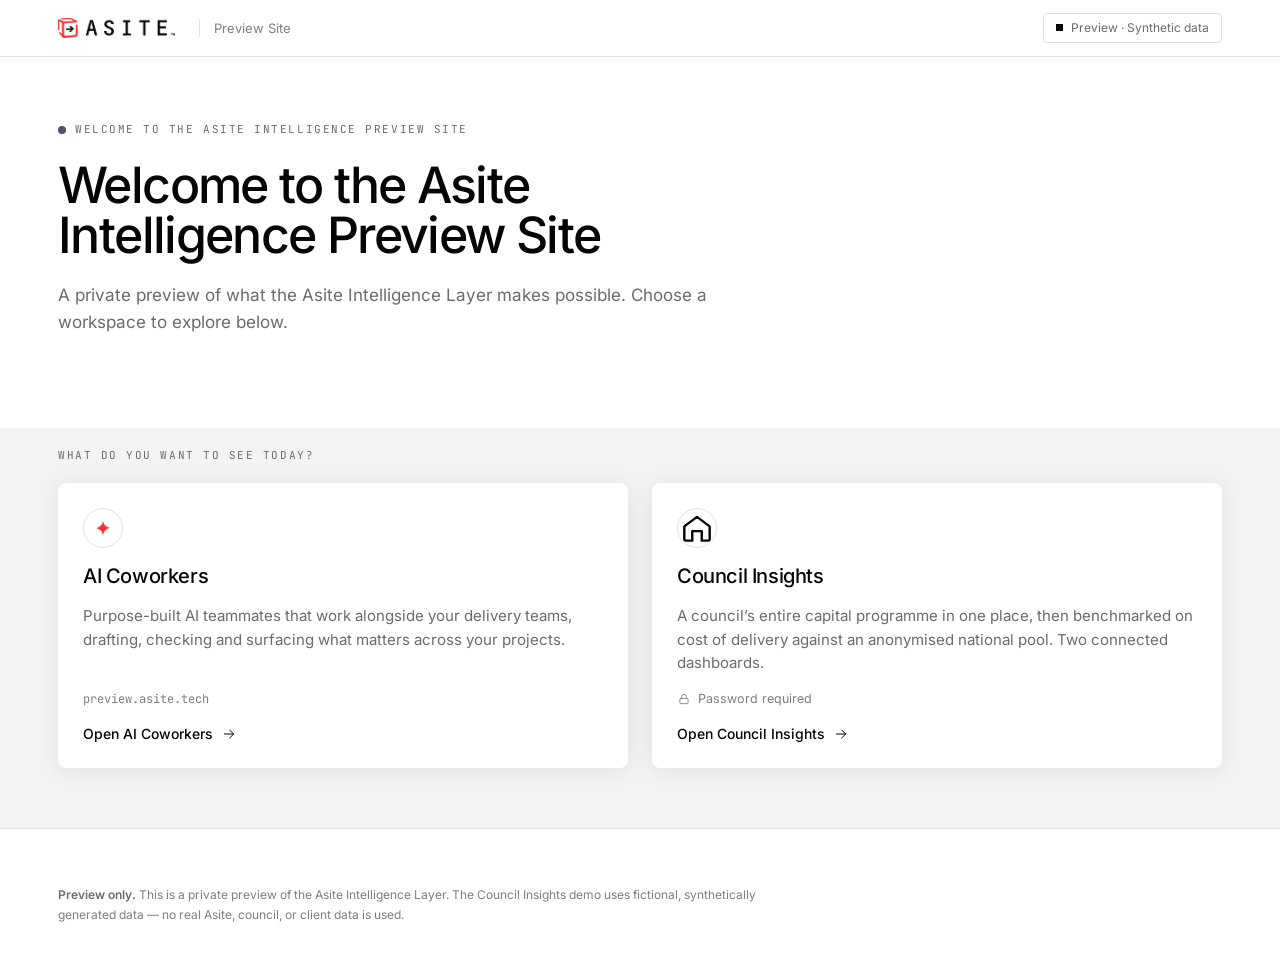
==== commit b92c9c3c: "Refactor code structure for improved readability and maintainability" ====
--- a/index.html
+++ b/index.html
@@ -17,7 +17,7 @@
 </div></nav>
 <div class="band band--tight"><div class="roma-wrap">
   <span class="hero-eye"><span class="dot"></span><span class="eyebrow">Welcome to the Asite Intelligence preview site</span></span>
-  <h1 class="display" style="max-width:16ch">Welcome to the Asite Intelligence Preview Site</h1>
+  <h1 class="display" style="max-width:22ch;text-wrap:balance">Welcome to the Asite Intelligence Preview Site</h1>
   <p class="sec-sub" style="margin-top:22px;font-size:17px">A private preview of what the Asite Intelligence Layer makes possible. Choose a workspace to explore below.</p>
 </div></div>
 <div class="band band--tint band--tight" style="padding-top:20px"><div class="roma-wrap">
--- a/assets/roma.css
+++ b/assets/roma.css
@@ -54,7 +54,7 @@
 ::selection{background:#050505;color:#fff}
 
 /* ---- type helpers ---------------------------------------- */
-.display   {font-size:clamp(38px,5.4vw,54px);line-height:1;letter-spacing:-1.62px;font-weight:500}
+.display   {font-size:clamp(38px,5.2vw,50px);line-height:1;letter-spacing:-1.62px;font-weight:500}
 .heading   {font-size:48px;line-height:1.05;letter-spacing:-1.44px;font-weight:500}
 .heading-sm{font-size:32px;line-height:1.1;letter-spacing:-.74px;font-weight:500}
 .subheading{font-size:20px;line-height:1.2;letter-spacing:-.4px;font-weight:500}
--- a/assets/app.css
+++ b/assets/app.css
@@ -2,7 +2,7 @@
 .screen{min-height:100vh}
 .nav-cap{font-size:13px;color:var(--ink-3);padding-left:14px;margin-left:14px;border-left:1px solid var(--hairline)}
 .brandmark{display:flex;align-items:center;gap:10px}
-.brandmark img{height:22px;width:auto}
+.brandmark img{height:20px;width:auto}
 .iconbtn{width:34px;height:34px;display:grid;place-items:center;border:1px solid var(--hairline);border-radius:var(--r-sharp);color:var(--ink-2);cursor:pointer;background:var(--canvas)}
 .iconbtn:hover{border-color:var(--ink);color:var(--ink)}.iconbtn svg{width:17px;height:17px}
 .navavatar{width:32px;height:32px;border-radius:50%;background:var(--ink);color:#fff;display:grid;place-items:center;font:500 12px/1 var(--font-mono)}
@@ -36,19 +36,27 @@
 .sechead .rl{flex:1;height:1px;background:var(--hairline)}
 .agrid{display:grid;grid-template-columns:repeat(3,1fr);gap:20px}
 @media(max-width:980px){.agrid,.entrygrid{grid-template-columns:1fr}}
-.agcard{border:1px solid var(--hairline);border-radius:var(--r-card);background:var(--canvas);overflow:hidden;display:flex;flex-direction:column;transition:border-color .2s var(--ease),box-shadow .2s var(--ease)}
-.agcard:hover{border-color:var(--hairline-strong);box-shadow:var(--shadow-card)}
-.agthumb{position:relative;height:132px;background:var(--tint);border-bottom:1px solid var(--hairline);color:var(--ink-2);display:grid;place-items:center;overflow:hidden}
-.agthumb::before{content:"";position:absolute;inset:0;background-image:radial-gradient(var(--hairline-strong) 1px,transparent 1.4px);background-size:15px 15px;opacity:.5}
-.agthumb .motif{position:relative;width:172px;height:auto}
-.agthumb .tag{position:absolute;top:10px;right:10px;background:var(--canvas);z-index:2}
-.agbody{padding:18px 20px 20px;display:flex;flex-direction:column;gap:11px;flex:1}
+a.agcard{text-decoration:none;color:inherit}
+.agcard{border:1px solid var(--hairline);border-radius:var(--r-card);background:var(--canvas);overflow:hidden;display:flex;flex-direction:column;cursor:pointer;transition:border-color .2s var(--ease),box-shadow .2s var(--ease),transform .2s var(--ease)}
+.agcard:hover{border-color:var(--hairline-strong);box-shadow:var(--shadow-card);transform:translateY(-2px)}
+.agthumb{position:relative;height:196px;background:#0b0b0b;border-bottom:1px solid #242424;color:#eaeaea;display:grid;place-items:center;overflow:hidden}
+.agthumb::before{content:"";position:absolute;inset:0;background-image:radial-gradient(rgba(255,255,255,.16) 1px,transparent 1.4px);background-size:15px 15px;opacity:.55}
+.agthumb .motif{position:relative;width:190px;height:auto}
+.agthumb .tag{position:absolute;top:10px;right:10px;background:#0b0b0b;color:#cfcfcf;border-color:#333;z-index:2}
+.agbody{padding:16px 20px 18px;display:flex;flex-direction:column;gap:8px;flex:1}
 .agcard__kick{display:flex;align-items:center;gap:7px}.agcard__kick .aispark{width:13px;height:13px}
-.agcard__title{font-size:16.5px;font-weight:500;letter-spacing:-.35px;line-height:1.22;color:var(--ink)}
-.agcard__desc{flex:1;line-height:1.5}
-.agcard__foot{display:flex;align-items:center;justify-content:space-between;gap:12px;padding-top:13px;border-top:1px solid var(--hairline);margin-top:2px}
-.oe{display:inline-flex;align-items:center;gap:7px;font-size:13px;font-weight:500;color:var(--ink)}
-.oe svg{width:15px;height:15px}.oe:hover{gap:10px}
-.agcard__st{font-size:12px;color:var(--ink-2)}
+.agcard__kick .eyebrow{flex:1;min-width:0}
+.agopen{display:inline-flex;color:var(--ink-3);transition:color .2s var(--ease),transform .2s var(--ease)}
+.agopen svg{width:16px;height:16px}
+.agcard:hover .agopen{color:var(--ink);transform:translate(1px,-1px)}
+.agcard__title{font-size:16.5px;font-weight:500;letter-spacing:-.35px;line-height:1.22;color:var(--ink);margin:0}
 .section-sub{max-width:70ch;color:var(--ink-2);line-height:1.6;font-size:14px;margin:-6px 0 22px}
 .footfine{font-size:12px;color:var(--ink-3);line-height:1.6;max-width:90ch}.footfine b{color:var(--ink-2);font-weight:600}
+/* ---- experience page: centered hero + 100vh demo stage ---- */
+.xhero{padding:76px 24px 60px;text-align:center;display:flex;flex-direction:column;align-items:center;gap:16px}
+.xhero .eyebrow{justify-content:center}
+.xhero h1{max-width:20ch}
+.xhero p{max-width:60ch;color:var(--ink-2);font-size:17px;line-height:1.55;margin:0 auto}
+.demo-stage{height:100vh;display:grid;place-items:center;padding:20px 24px 44px;background:var(--tint);border-top:1px solid var(--hairline)}
+.demo-shell{width:min(1200px,100%);height:100%;display:flex;flex-direction:column;background:var(--canvas);border:1px solid var(--hairline);border-radius:var(--r-card);box-shadow:var(--shadow-card);overflow:hidden}
+.demo-frame{flex:1;width:100%;border:0;background:var(--canvas)}
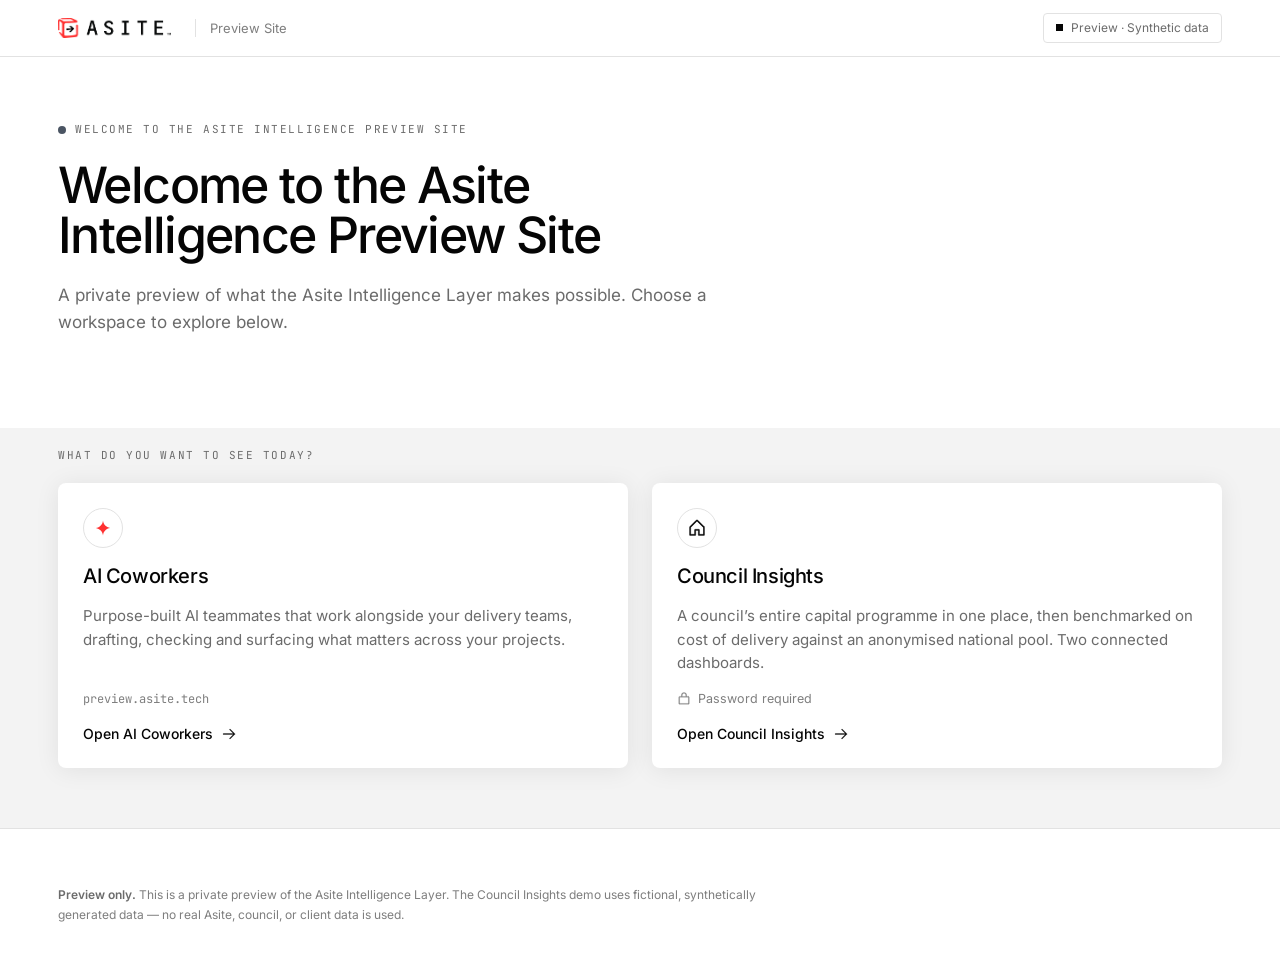
==== commit ac6eaa9b: "Refactor code structure and remove redundant sections for improved readability and maintainability" ====
--- a/index.html
+++ b/index.html
@@ -12,7 +12,7 @@
 <link rel="stylesheet" href="assets/app.css">
 </head><body>
 <nav class="roma-nav"><div class="roma-nav__in">
-  <div class="brandmark"><img src="assets/logos/asite-logo-primary.png" alt="Asite"><span class="nav-cap">Preview Site</span></div>
+  <div class="brandmark"><img src="assets/logos/asiteLogo_modified-primary.png" alt="Asite"><span class="nav-cap">Preview Site</span></div>
   <span class="romachip"><i></i>Preview · Synthetic data</span>
 </div></nav>
 <div class="band band--tight"><div class="roma-wrap">
@@ -28,14 +28,14 @@
       <h2 class="subheading">AI Coworkers</h2>
       <p class="entry__body">Purpose-built AI teammates that work alongside your delivery teams, drafting, checking and surfacing what matters across your projects.</p>
       <span class="entry__url">preview.asite.tech</span>
-      <a class="entry__cta" href="gate.html">Open AI Coworkers <svg viewBox="0 0 24 24" fill="none" stroke="currentColor" stroke-width="1.5" stroke-linecap="round" stroke-linejoin="round"><path d="M5 12h14M13 6l6 6-6 6"/></svg></a>
+      <a class="entry__cta" href="gate.html">Open AI Coworkers <svg viewBox="0 0 256 256" fill="currentColor" stroke="currentColor" stroke-width="4" stroke-linejoin="round" stroke-linecap="round" paint-order="stroke"><path d="M221.66,133.66l-72,72a8,8,0,0,1-11.32-11.32L196.69,136H40a8,8,0,0,1,0-16H196.69L138.34,61.66a8,8,0,0,1,11.32-11.32l72,72A8,8,0,0,1,221.66,133.66Z"/></svg></a>
     </article>
     <article class="card entry">
-      <div class="orb"><svg viewBox="0 0 24 24" fill="none" stroke="currentColor" stroke-width="1.5" stroke-linecap="round" stroke-linejoin="round"><path d="M4 11l8-6 8 6v8a1 1 0 0 1-1 1h-4v-6h-6v6H5a1 1 0 0 1-1-1z"/></svg></div>
+      <div class="orb"><svg viewBox="0 0 256 256" fill="currentColor" stroke="currentColor" stroke-width="4" stroke-linejoin="round" stroke-linecap="round" paint-order="stroke"><path d="M219.31,108.68l-80-80a16,16,0,0,0-22.62,0l-80,80A15.87,15.87,0,0,0,32,120v96a8,8,0,0,0,8,8h64a8,8,0,0,0,8-8V160h32v56a8,8,0,0,0,8,8h64a8,8,0,0,0,8-8V120A15.87,15.87,0,0,0,219.31,108.68ZM208,208H160V152a8,8,0,0,0-8-8H104a8,8,0,0,0-8,8v56H48V120l80-80,80,80Z"/></svg></div>
       <h2 class="subheading">Council Insights</h2>
       <p class="entry__body">A council’s entire capital programme in one place, then benchmarked on cost of delivery against an anonymised national pool. Two connected dashboards.</p>
-      <span class="lockrow"><svg viewBox="0 0 24 24" fill="none" stroke="currentColor" stroke-width="1.5" stroke-linecap="round" stroke-linejoin="round"><rect x="5" y="11" width="14" height="9" rx="1.5"/><path d="M8 11V8a4 4 0 0 1 8 0v3"/></svg>Password required</span>
-      <a class="entry__cta" href="#" onclick="return false;">Open Council Insights <svg viewBox="0 0 24 24" fill="none" stroke="currentColor" stroke-width="1.5" stroke-linecap="round" stroke-linejoin="round"><path d="M5 12h14M13 6l6 6-6 6"/></svg></a>
+      <span class="lockrow"><svg viewBox="0 0 256 256" fill="currentColor" stroke="currentColor" stroke-width="4" stroke-linejoin="round" stroke-linecap="round" paint-order="stroke"><path d="M208,80H176V56a48,48,0,0,0-96,0V80H48A16,16,0,0,0,32,96V208a16,16,0,0,0,16,16H208a16,16,0,0,0,16-16V96A16,16,0,0,0,208,80ZM96,56a32,32,0,0,1,64,0V80H96ZM208,208H48V96H208V208Z"/></svg>Password required</span>
+      <a class="entry__cta" href="#" onclick="return false;">Open Council Insights <svg viewBox="0 0 256 256" fill="currentColor" stroke="currentColor" stroke-width="4" stroke-linejoin="round" stroke-linecap="round" paint-order="stroke"><path d="M221.66,133.66l-72,72a8,8,0,0,1-11.32-11.32L196.69,136H40a8,8,0,0,1,0-16H196.69L138.34,61.66a8,8,0,0,1,11.32-11.32l72,72A8,8,0,0,1,221.66,133.66Z"/></svg></a>
     </article>
   </div>
 </div></div>
--- a/assets/app.css
+++ b/assets/app.css
@@ -15,13 +15,14 @@
 .entry__cta{display:inline-flex;align-items:center;gap:8px;font-weight:500;font-size:14px;color:var(--ink);cursor:pointer;width:max-content}
 .entry__cta svg{width:16px;height:16px}.entry__cta:hover{gap:11px}
 .lockrow{display:inline-flex;align-items:center;gap:7px;font-size:12.5px;color:var(--ink-3)}
-.lockrow svg{width:14px;height:14px;stroke:var(--ink-3)}
+.lockrow svg{width:14px;height:14px;color:var(--ink-3)}
+.orb svg{width:20px;height:20px}
 .gate-wrap{min-height:100vh;display:grid;place-items:center;padding:80px 24px;background:var(--tint)}
 .gate{width:400px;max-width:100%;text-align:center;display:flex;flex-direction:column;align-items:center;gap:14px;background:var(--canvas);border:1px solid var(--hairline);border-radius:var(--r-card);box-shadow:var(--shadow-card);padding:40px 36px}
 .gate .ai-orb{width:52px;height:52px}.gate .ai-orb .aispark{width:24px;height:24px}
 .gate form{width:100%;display:flex;flex-direction:column;gap:12px;margin-top:6px}
 .gate .err{display:none;align-items:center;gap:7px;font-size:12.5px;color:var(--error);text-align:left}
-.gate .err.on{display:flex}.gate .err svg{width:15px;height:15px;stroke:var(--error);fill:none;stroke-width:1.6}
+.gate .err.on{display:flex}.gate .err svg{width:15px;height:15px;color:var(--error);;stroke-width:1.6}
 .gate .foot{font-size:11.5px;color:var(--ink-3);margin-top:4px}
 .gate-back{position:fixed;top:20px;left:24px;display:inline-flex;align-items:center;gap:7px;font-size:13px;color:var(--ink-2);cursor:pointer;z-index:5}
 .gate-back:hover{color:var(--ink)}.gate-back svg{width:15px;height:15px;transform:rotate(180deg)}
@@ -58,5 +59,7 @@
 .xhero h1{max-width:20ch}
 .xhero p{max-width:60ch;color:var(--ink-2);font-size:17px;line-height:1.55;margin:0 auto}
 .demo-stage{height:100vh;display:grid;place-items:center;padding:20px 24px 44px;background:var(--tint);border-top:1px solid var(--hairline)}
-.demo-shell{width:min(1200px,100%);height:100%;display:flex;flex-direction:column;background:var(--canvas);border:1px solid var(--hairline);border-radius:var(--r-card);box-shadow:var(--shadow-card);overflow:hidden}
+.demo-shell{width:min(1280px,100%);height:100%;display:flex;flex-direction:column;background:var(--canvas);border:1px solid var(--hairline);border-radius:var(--r-card);box-shadow:var(--shadow-card);overflow:hidden}
+@media(min-width:1400px){.demo-shell{width:min(1400px,calc(100% - 16px))}}
+@media(min-width:1660px){.demo-shell{width:min(1600px,calc(100% - 16px))}}
 .demo-frame{flex:1;width:100%;border:0;background:var(--canvas)}
